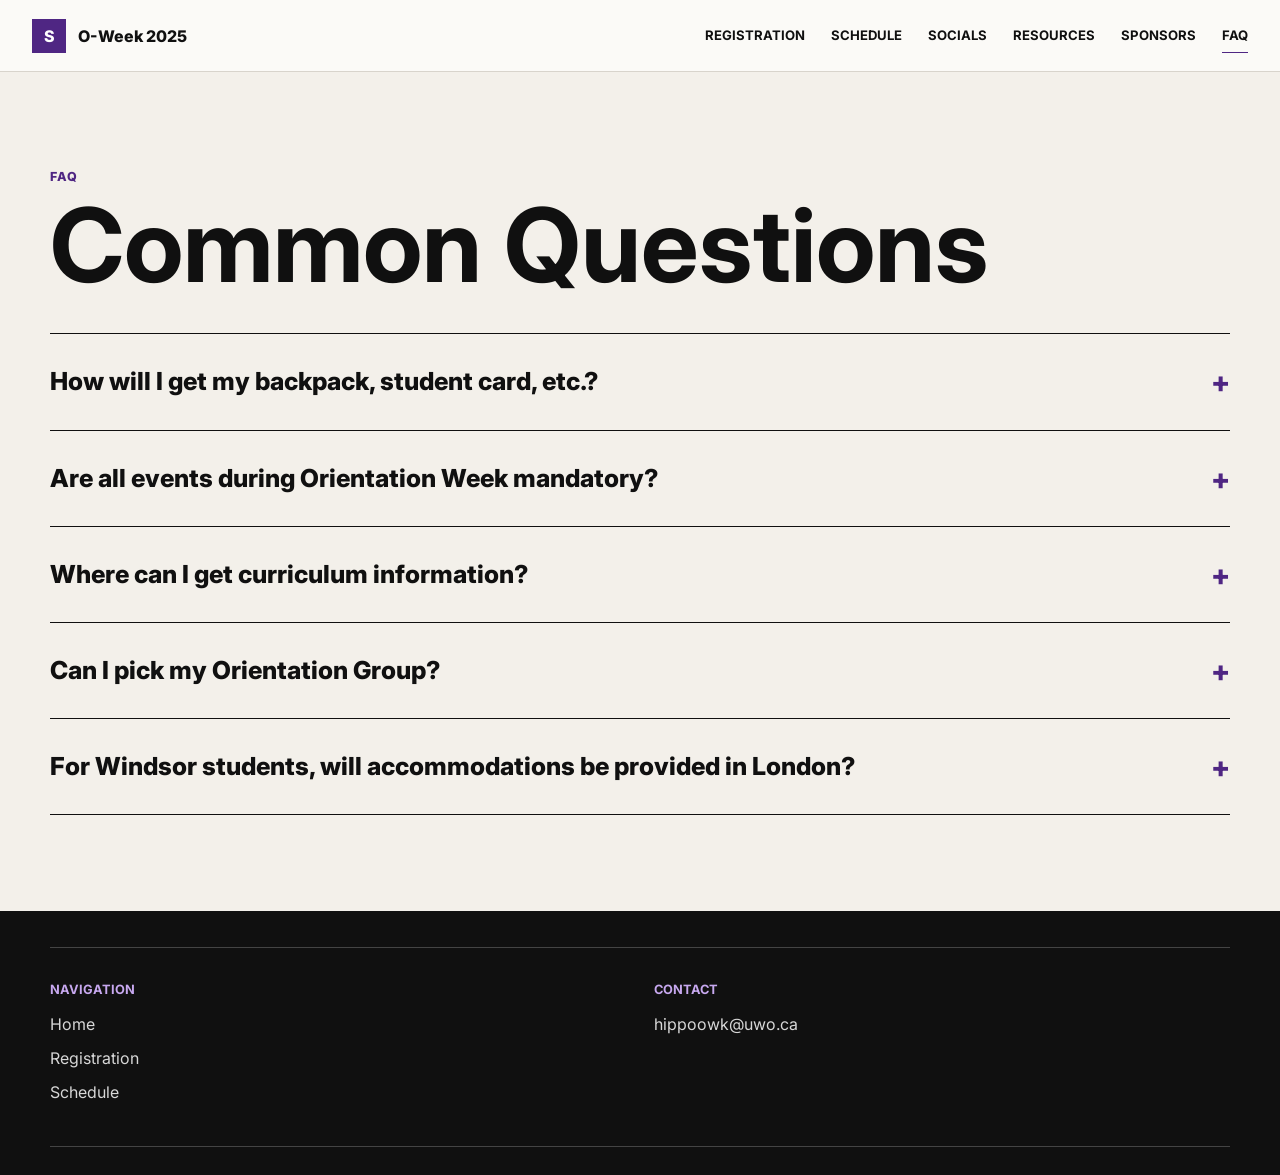
==== faq.html @ df820215 "Initial website design template" ====
<!DOCTYPE html>
<html lang="en">
<head>
  <meta charset="UTF-8">
  <meta name="viewport" content="width=device-width, initial-scale=1.0">
  <title>FAQ | Schulich O-Week 2025</title>
  <link rel="preconnect" href="https://fonts.googleapis.com">
  <link rel="preconnect" href="https://fonts.gstatic.com" crossorigin>
  <link href="https://fonts.googleapis.com/css2?family=Inter:wght@400;500;600;700;800&display=swap" rel="stylesheet">
  <link rel="stylesheet" href="styles.css">
</head>
<body>
  <header class="site-header" data-header><a class="brand" href="index.html"><span class="brand-mark">S</span><span>O-Week 2025</span></a><button class="nav-toggle" type="button" data-nav-toggle aria-expanded="false" aria-controls="site-nav"><span></span><span></span><span></span><span class="sr-only">Open menu</span></button><nav class="site-nav" id="site-nav" data-nav><a href="registration.html">Registration</a><a href="schedule.html">Schedule</a><a href="socials.html">Socials</a><a href="resources.html">Resources</a><a href="sponsors.html">Sponsors</a><a href="faq.html" aria-current="page">FAQ</a></nav></header>
  <main class="muted-page">
    <section class="section page-section muted-section">
      <div class="section-heading reveal"><p class="eyebrow">FAQ</p><h1 class="page-title">Common Questions</h1></div>
      <div class="faq-list reveal">
        <article class="faq-item"><button type="button" aria-expanded="false">How will I get my backpack, student card, etc.?</button><div class="faq-answer"><p>Backpacks are expected to be distributed during UME programming on Wednesday, August 27. Watch for official UME email about student card details.</p></div></article>
        <article class="faq-item"><button type="button" aria-expanded="false">Are all events during Orientation Week mandatory?</button><div class="faq-answer"><p>UME programming is mandatory. Student-led events are highly encouraged and are designed to help you meet classmates and upper-year mentors.</p></div></article>
        <article class="faq-item"><button type="button" aria-expanded="false">Where can I get curriculum information?</button><div class="faq-answer"><p>Undergraduate Medical Education is the main source. Watch for emails, Elentra access, and details shared during Medical Foundations Week.</p></div></article>
        <article class="faq-item"><button type="button" aria-expanded="false">Can I pick my Orientation Group?</button><div class="faq-answer"><p>No. Groups are created to balance the class and help you meet as many classmates as possible.</p></div></article>
        <article class="faq-item"><button type="button" aria-expanded="false">For Windsor students, will accommodations be provided in London?</button><div class="faq-answer"><p>The Learner Experience Office coordinates stays for Windsor students. Please monitor your email and contact LEO or the O-Week team with questions.</p></div></article>
      </div>
    </section>
  </main>
  <footer class="site-footer compact-footer"><div class="footer-columns"><div><h3>Navigation</h3><a href="index.html">Home</a><a href="registration.html">Registration</a><a href="schedule.html">Schedule</a></div><div><h3>Contact</h3><a href="mailto:hippoowk@uwo.ca">hippoowk@uwo.ca</a></div></div></footer>
  <script src="script.js"></script>
</body>
</html>
---- styles.css ----
:root {
  --bg: #fbfaf7;
  --surface: #ffffff;
  --ink: #101010;
  --muted: #626262;
  --line: #d8d4cc;
  --purple: #4f2683;
  --purple-dark: #34145f;
  --soft-purple: #f1ecf7;
  --max-width: 1180px;
  --header-height: 72px;
}

* {
  box-sizing: border-box;
}

html {
  scroll-behavior: smooth;
}

body {
  margin: 0;
  color: var(--ink);
  background: var(--bg);
  font-family: "Inter", Arial, sans-serif;
  line-height: 1.5;
}

a {
  color: inherit;
  text-decoration: none;
}

button {
  font: inherit;
}

.sr-only {
  position: absolute;
  width: 1px;
  height: 1px;
  padding: 0;
  margin: -1px;
  overflow: hidden;
  clip: rect(0, 0, 0, 0);
  white-space: nowrap;
  border: 0;
}

.site-header {
  position: sticky;
  top: 0;
  z-index: 20;
  display: flex;
  align-items: center;
  justify-content: space-between;
  min-height: var(--header-height);
  padding: 0 32px;
  background: rgba(251, 250, 247, 0.92);
  border-bottom: 1px solid var(--line);
  backdrop-filter: blur(18px);
}

.brand,
.site-nav {
  display: flex;
  align-items: center;
}

.brand {
  gap: 12px;
  font-weight: 800;
  letter-spacing: 0;
}

.brand-mark {
  display: grid;
  width: 34px;
  height: 34px;
  place-items: center;
  color: #fff;
  background: var(--purple);
  font-weight: 800;
}

.site-nav {
  gap: 26px;
  font-size: 0.82rem;
  font-weight: 700;
  text-transform: uppercase;
}

.site-nav a {
  position: relative;
}

.site-nav a::after {
  position: absolute;
  right: 0;
  bottom: -8px;
  left: 0;
  height: 1px;
  background: var(--purple);
  content: "";
  transform: scaleX(0);
  transform-origin: left;
  transition: transform 180ms ease;
}

.site-nav a:hover::after {
  transform: scaleX(1);
}

.site-nav a[aria-current="page"]::after {
  transform: scaleX(1);
}

.nav-toggle {
  display: none;
  width: 42px;
  height: 42px;
  padding: 10px;
  background: transparent;
  border: 1px solid var(--ink);
}

.nav-toggle span:not(.sr-only) {
  display: block;
  height: 2px;
  margin: 5px 0;
  background: var(--ink);
}

.section {
  width: 100%;
  max-width: var(--max-width);
  margin: 0 auto;
  padding: 96px 24px;
  scroll-margin-top: var(--header-height);
}

.hero {
  min-height: calc(100vh - var(--header-height));
  display: flex;
  flex-direction: column;
  justify-content: center;
}

.hero-grid {
  display: grid;
  grid-template-columns: minmax(0, 1fr) 360px;
  gap: 56px;
  align-items: end;
  padding-bottom: 56px;
  border-bottom: 1px solid var(--ink);
}

.hero-copy,
.countdown-panel {
  min-width: 0;
}

.eyebrow,
.panel-label,
.step-number,
.feature-card span,
.sponsor-card span {
  color: var(--purple);
  font-size: 0.78rem;
  font-weight: 800;
  letter-spacing: 0.08em;
  text-transform: uppercase;
}

h1,
h2,
h3,
h4,
p {
  margin-top: 0;
}

h1 {
  max-width: 970px;
  margin-bottom: 24px;
  font-size: clamp(4rem, 11vw, 9.8rem);
  line-height: 0.88;
  letter-spacing: 0;
  overflow-wrap: break-word;
}

.page-section {
  min-height: calc(100vh - var(--header-height));
}

.page-title {
  max-width: 980px;
  margin-bottom: 24px;
  font-size: clamp(3rem, 8vw, 7.4rem);
  line-height: 0.9;
}

.hero-subtitle {
  max-width: 620px;
  color: var(--muted);
  font-size: clamp(1.35rem, 2vw, 2.2rem);
  font-weight: 600;
}

.hero-actions {
  display: flex;
  flex-wrap: wrap;
  gap: 12px;
  margin-top: 34px;
}

.button {
  display: inline-flex;
  align-items: center;
  justify-content: center;
  min-height: 48px;
  padding: 0 22px;
  border: 1px solid var(--ink);
  font-weight: 800;
  text-transform: uppercase;
  transition: background 180ms ease, color 180ms ease, transform 180ms ease;
}

.button:hover {
  transform: translateY(-2px);
}

.button-dark {
  color: #fff;
  background: var(--ink);
}

.button-light {
  background: transparent;
}

.button-light:hover {
  color: #fff;
  background: var(--purple);
  border-color: var(--purple);
}

.countdown-panel {
  padding: 26px;
  background: var(--surface);
  border: 1px solid var(--ink);
}

.countdown {
  display: grid;
  grid-template-columns: repeat(2, 1fr);
  gap: 18px;
  margin: 24px 0;
}

.countdown div {
  padding-top: 16px;
  border-top: 1px solid var(--line);
}

.countdown strong {
  display: block;
  font-size: 2.55rem;
  line-height: 1;
}

.countdown span,
.countdown-note,
.meta,
.note {
  color: var(--muted);
}

.editorial-cards,
.card-grid,
.resource-grid,
.sponsor-grid {
  display: grid;
  gap: 1px;
  background: var(--line);
  border: 1px solid var(--line);
}

.editorial-cards {
  grid-template-columns: repeat(4, 1fr);
  margin-top: 28px;
}

.editorial-card,
.feature-card,
.resource-card,
.sponsor-card,
.step-card {
  background: var(--surface);
  transition: transform 180ms ease, background 180ms ease;
}

.editorial-card {
  min-height: 240px;
  padding: 24px;
}

.editorial-card:hover,
.feature-card:hover,
.resource-card:hover,
.sponsor-card:hover {
  background: var(--soft-purple);
}

.editorial-card span {
  color: var(--muted);
  font-weight: 800;
}

.editorial-card h2,
.feature-card h2,
.feature-card h3,
.resource-card h2,
.resource-card h3,
.sponsor-card h3,
.sponsor-card h4 {
  margin: 42px 0 12px;
  font-size: 1.35rem;
}

.split-section {
  display: grid;
  grid-template-columns: minmax(220px, 0.8fr) minmax(0, 1.2fr);
  gap: 64px;
  border-top: 1px solid var(--line);
}

.section-heading h2 {
  margin-bottom: 18px;
  font-size: clamp(2.4rem, 5vw, 5.8rem);
  line-height: 0.95;
}

.section-heading p:not(.eyebrow) {
  max-width: 720px;
  color: var(--muted);
  font-size: 1.08rem;
}

.lead {
  font-size: 1.28rem;
  font-weight: 600;
}

.step-list {
  display: grid;
  gap: 18px;
  margin: 34px 0;
}

.step-card {
  padding: 30px;
  border: 1px solid var(--line);
}

.step-card h2,
.step-card h3 {
  margin: 18px 0 12px;
  font-size: 1.8rem;
}

.text-link {
  display: inline-block;
  margin-top: 8px;
  color: var(--purple);
  font-weight: 800;
  border-bottom: 1px solid currentColor;
}

.dark-section {
  max-width: none;
  color: #fff;
  background: var(--ink);
}

.dark-section > * {
  max-width: var(--max-width);
  margin-right: auto;
  margin-left: auto;
}

.dark-section .section-heading p,
.dark-section .meta {
  color: #bdbdbd;
}

.dark-section .eyebrow {
  color: #c7a8ef;
}

.schedule-shell {
  margin-top: 42px;
}

.schedule-tabs {
  display: flex;
  flex-wrap: wrap;
  gap: 8px;
  margin-bottom: 24px;
}

.tab {
  min-width: 70px;
  padding: 12px 16px;
  color: #fff;
  background: transparent;
  border: 1px solid #555;
  cursor: pointer;
  font-weight: 800;
}

.tab.is-active,
.tab:hover {
  background: #fff;
  color: var(--ink);
}

.schedule-list {
  border-top: 1px solid #555;
}

.schedule-item {
  display: grid;
  grid-template-columns: 180px minmax(0, 1fr);
  gap: 28px;
  padding: 28px 0;
  border-bottom: 1px solid #555;
}

.schedule-item.is-hidden {
  display: none;
}

.schedule-item time {
  color: #c7a8ef;
  font-weight: 800;
}

.schedule-item h2,
.schedule-item h3 {
  margin-bottom: 8px;
  font-size: 1.5rem;
}

.three {
  grid-template-columns: repeat(3, 1fr);
}

.feature-card,
.resource-card {
  min-height: 220px;
  padding: 28px;
}

.muted-section {
  max-width: none;
  background: #f3f0ea;
}

.muted-section > * {
  max-width: var(--max-width);
  margin-right: auto;
  margin-left: auto;
}

.resource-grid {
  grid-template-columns: repeat(3, 1fr);
  margin-top: 42px;
}

.sponsor-tiers {
  display: grid;
  gap: 44px;
  margin-top: 42px;
}

.tier {
  padding-top: 22px;
  border-top: 1px solid var(--ink);
}

.tier > h2,
.tier > h3 {
  margin-bottom: 18px;
  font-size: 1rem;
  text-transform: uppercase;
}

.sponsor-grid {
  grid-template-columns: repeat(4, 1fr);
}

.sponsor-card {
  min-height: 210px;
  padding: 24px;
}

.sponsor-card h4 {
  margin-top: 34px;
}

.faq-list {
  margin-top: 42px;
  border-top: 1px solid var(--ink);
}

.faq-item {
  border-bottom: 1px solid var(--ink);
}

.faq-item button {
  display: flex;
  width: 100%;
  align-items: center;
  justify-content: space-between;
  padding: 26px 0;
  color: var(--ink);
  background: transparent;
  border: 0;
  cursor: pointer;
  font-size: clamp(1.1rem, 2vw, 1.55rem);
  font-weight: 800;
  text-align: left;
}

.faq-item button::after {
  content: "+";
  margin-left: 20px;
  color: var(--purple);
  font-size: 1.8rem;
}

.faq-item button[aria-expanded="true"]::after {
  content: "-";
}

.faq-answer {
  max-height: 0;
  overflow: hidden;
  transition: max-height 220ms ease;
}

.faq-answer p {
  max-width: 780px;
  padding-bottom: 24px;
  color: var(--muted);
}

.site-footer {
  padding: 64px 32px 28px;
  color: #fff;
  background: var(--ink);
}

.compact-footer {
  padding-top: 36px;
}

.compact-footer .footer-columns {
  grid-template-columns: repeat(2, 1fr);
}

.footer-brand {
  max-width: var(--max-width);
  margin: 0 auto 56px;
}

.footer-brand h2 {
  max-width: 820px;
  font-size: clamp(2.4rem, 6vw, 5.5rem);
  line-height: 0.95;
}

.footer-columns {
  display: grid;
  max-width: var(--max-width);
  margin: 0 auto;
  grid-template-columns: repeat(4, 1fr);
  gap: 28px;
  padding: 32px 0;
  border-top: 1px solid #444;
  border-bottom: 1px solid #444;
}

.footer-columns h3 {
  color: #c7a8ef;
  font-size: 0.8rem;
  text-transform: uppercase;
}

.footer-columns a {
  display: block;
  margin: 10px 0;
  color: #d7d7d7;
}

.footer-bottom {
  display: flex;
  max-width: var(--max-width);
  justify-content: space-between;
  gap: 18px;
  margin: 28px auto 0;
  color: #aaa;
  font-size: 0.9rem;
}

.reveal {
  opacity: 0;
  transform: translateY(22px);
  transition: opacity 520ms ease, transform 520ms ease;
}

.reveal.is-visible {
  opacity: 1;
  transform: translateY(0);
}

@media (max-width: 920px) {
  .site-header {
    padding: 0 18px;
  }

  .nav-toggle {
    display: block;
  }

  .site-nav {
    position: fixed;
    top: var(--header-height);
    right: 0;
    left: 0;
    display: grid;
    gap: 0;
    padding: 12px 18px 24px;
    background: var(--bg);
    border-bottom: 1px solid var(--line);
    transform: translateY(-130%);
    transition: transform 220ms ease;
  }

  .site-nav.is-open {
    transform: translateY(0);
  }

  .site-nav a {
    padding: 16px 0;
    border-bottom: 1px solid var(--line);
  }

  .hero-grid,
  .split-section,
  .schedule-item {
    grid-template-columns: 1fr;
  }

  .editorial-cards,
  .resource-grid,
  .sponsor-grid,
  .footer-columns {
    grid-template-columns: repeat(2, 1fr);
  }

  .hero {
    min-height: auto;
  }
}

@media (max-width: 620px) {
  .section {
    padding: 70px 18px;
  }

  h1 {
    font-size: clamp(3.4rem, 18vw, 5rem);
  }

  .hero-grid {
    gap: 34px;
    padding-bottom: 34px;
  }

  .editorial-cards,
  .three,
  .resource-grid,
  .sponsor-grid,
  .footer-columns {
    grid-template-columns: 1fr;
  }

  .countdown {
    grid-template-columns: repeat(2, minmax(0, 1fr));
  }

  .footer-bottom {
    display: block;
  }
}
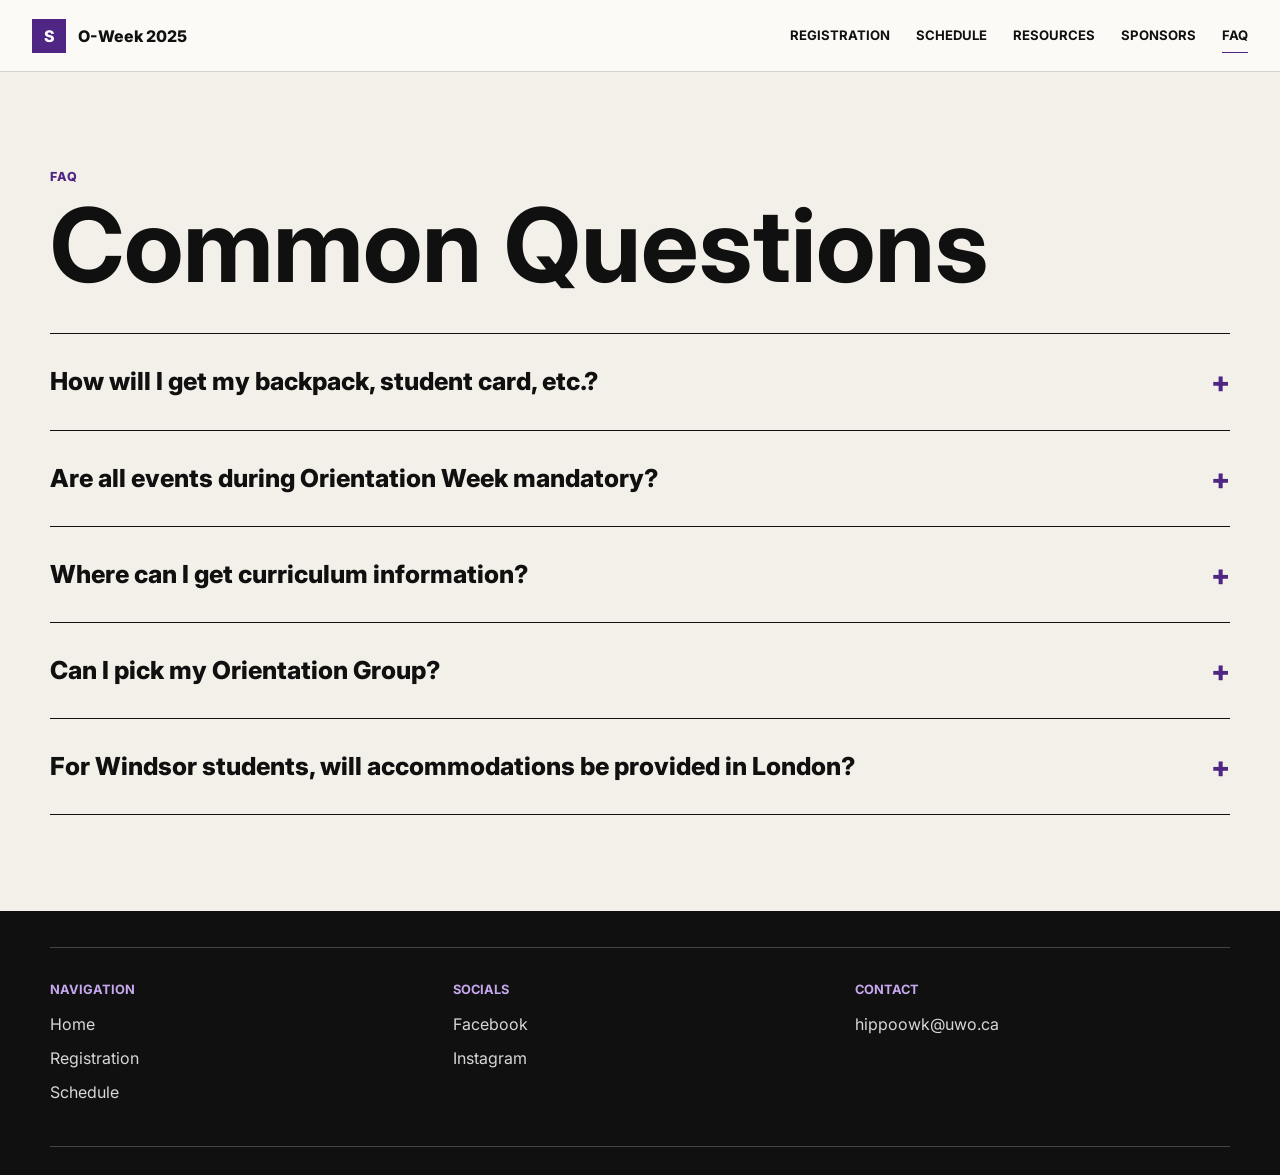
==== commit 227ad030: "Removed socials" ====
--- a/faq.html
+++ b/faq.html
@@ -10,7 +10,7 @@
   <link rel="stylesheet" href="styles.css">
 </head>
 <body>
-  <header class="site-header" data-header><a class="brand" href="index.html"><span class="brand-mark">S</span><span>O-Week 2025</span></a><button class="nav-toggle" type="button" data-nav-toggle aria-expanded="false" aria-controls="site-nav"><span></span><span></span><span></span><span class="sr-only">Open menu</span></button><nav class="site-nav" id="site-nav" data-nav><a href="registration.html">Registration</a><a href="schedule.html">Schedule</a><a href="socials.html">Socials</a><a href="resources.html">Resources</a><a href="sponsors.html">Sponsors</a><a href="faq.html" aria-current="page">FAQ</a></nav></header>
+  <header class="site-header" data-header><a class="brand" href="index.html"><span class="brand-mark">S</span><span>O-Week 2025</span></a><button class="nav-toggle" type="button" data-nav-toggle aria-expanded="false" aria-controls="site-nav"><span></span><span></span><span></span><span class="sr-only">Open menu</span></button><nav class="site-nav" id="site-nav" data-nav><a href="registration.html">Registration</a><a href="schedule.html">Schedule</a><a href="resources.html">Resources</a><a href="sponsors.html">Sponsors</a><a href="faq.html" aria-current="page">FAQ</a></nav></header>
   <main class="muted-page">
     <section class="section page-section muted-section">
       <div class="section-heading reveal"><p class="eyebrow">FAQ</p><h1 class="page-title">Common Questions</h1></div>
@@ -23,7 +23,7 @@
       </div>
     </section>
   </main>
-  <footer class="site-footer compact-footer"><div class="footer-columns"><div><h3>Navigation</h3><a href="index.html">Home</a><a href="registration.html">Registration</a><a href="schedule.html">Schedule</a></div><div><h3>Contact</h3><a href="mailto:hippoowk@uwo.ca">hippoowk@uwo.ca</a></div></div></footer>
+  <footer class="site-footer compact-footer"><div class="footer-columns"><div><h3>Navigation</h3><a href="index.html">Home</a><a href="registration.html">Registration</a><a href="schedule.html">Schedule</a></div><div><h3>Socials</h3><!-- EDIT LINKS: replace # values with final Facebook and Instagram URLs. --><a href="#">Facebook</a><a href="#">Instagram</a></div><div><h3>Contact</h3><a href="mailto:hippoowk@uwo.ca">hippoowk@uwo.ca</a></div></div></footer>
   <script src="script.js"></script>
 </body>
 </html>
--- a/styles.css
+++ b/styles.css
@@ -568,7 +568,7 @@
 }
 
 .compact-footer .footer-columns {
-  grid-template-columns: repeat(2, 1fr);
+  grid-template-columns: repeat(3, 1fr);
 }
 
 .footer-brand {
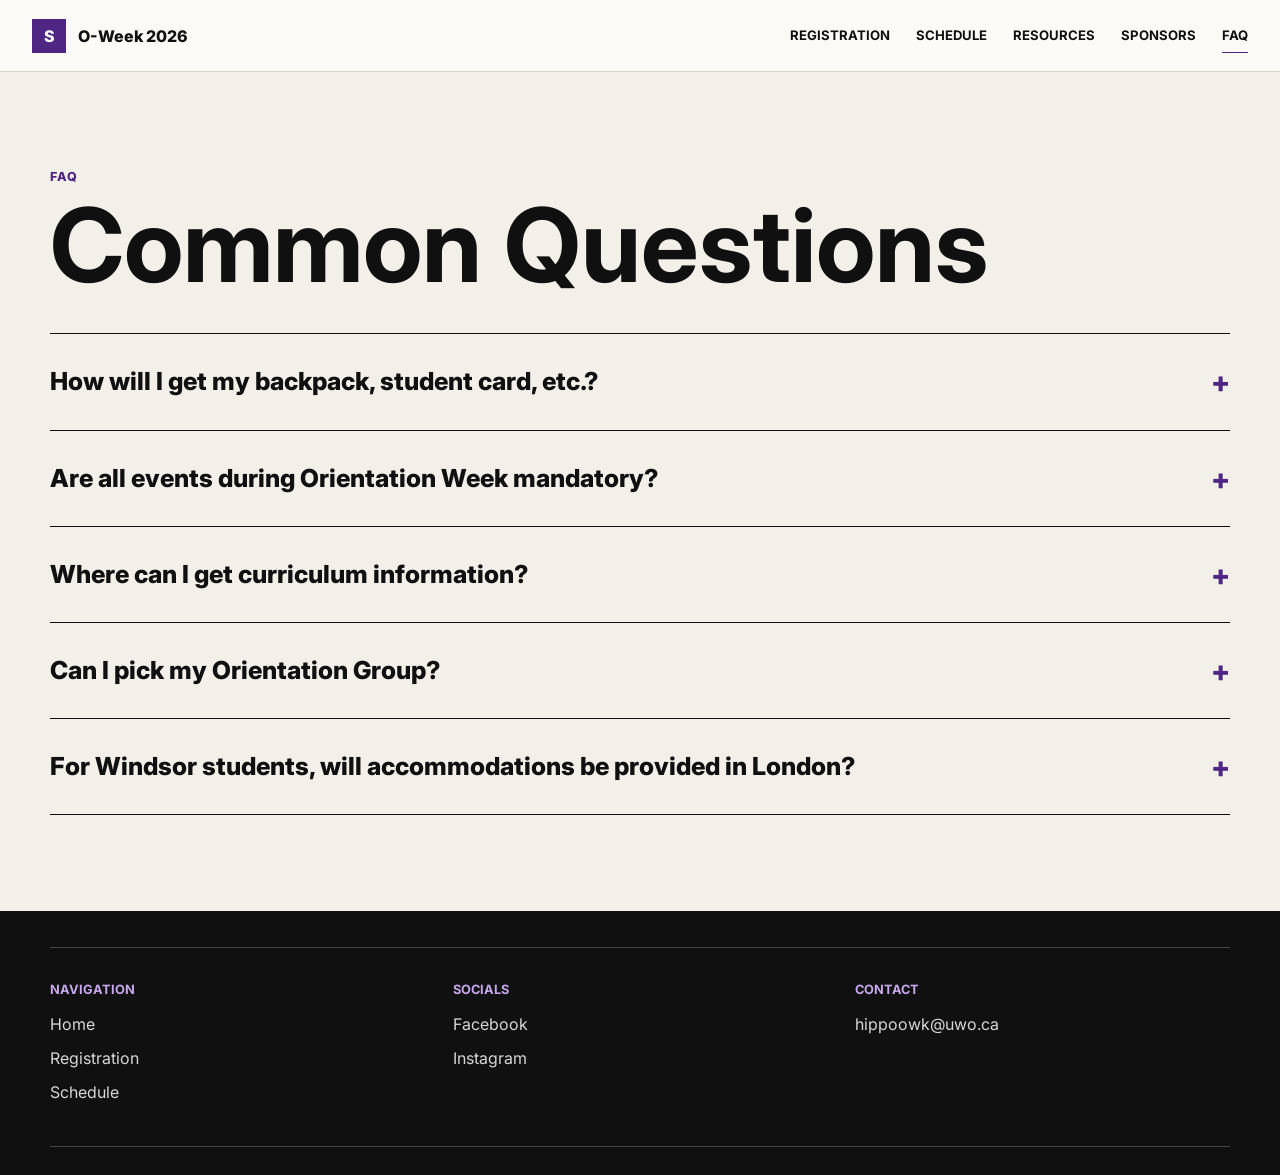
==== commit ff64b4ed: "emily send" ====
--- a/faq.html
+++ b/faq.html
@@ -3,23 +3,23 @@
 <head>
   <meta charset="UTF-8">
   <meta name="viewport" content="width=device-width, initial-scale=1.0">
-  <title>FAQ | Schulich O-Week 2025</title>
+  <title>FAQ | Schulich O-Week 2026</title>
   <link rel="preconnect" href="https://fonts.googleapis.com">
   <link rel="preconnect" href="https://fonts.gstatic.com" crossorigin>
   <link href="https://fonts.googleapis.com/css2?family=Inter:wght@400;500;600;700;800&display=swap" rel="stylesheet">
   <link rel="stylesheet" href="styles.css">
 </head>
 <body>
-  <header class="site-header" data-header><a class="brand" href="index.html"><span class="brand-mark">S</span><span>O-Week 2025</span></a><button class="nav-toggle" type="button" data-nav-toggle aria-expanded="false" aria-controls="site-nav"><span></span><span></span><span></span><span class="sr-only">Open menu</span></button><nav class="site-nav" id="site-nav" data-nav><a href="registration.html">Registration</a><a href="schedule.html">Schedule</a><a href="resources.html">Resources</a><a href="sponsors.html">Sponsors</a><a href="faq.html" aria-current="page">FAQ</a></nav></header>
+  <header class="site-header" data-header><a class="brand" href="index.html"><span class="brand-mark">S</span><span>O-Week 2026</span></a><button class="nav-toggle" type="button" data-nav-toggle aria-expanded="false" aria-controls="site-nav"><span></span><span></span><span></span><span class="sr-only">Open menu</span></button><nav class="site-nav" id="site-nav" data-nav><a href="registration.html">Registration</a><a href="schedule.html">Schedule</a><a href="resources.html">Resources</a><a href="sponsors.html">Sponsors</a><a href="faq.html" aria-current="page">FAQ</a></nav></header>
   <main class="muted-page">
     <section class="section page-section muted-section">
       <div class="section-heading reveal"><p class="eyebrow">FAQ</p><h1 class="page-title">Common Questions</h1></div>
       <div class="faq-list reveal">
-        <article class="faq-item"><button type="button" aria-expanded="false">How will I get my backpack, student card, etc.?</button><div class="faq-answer"><p>Backpacks are expected to be distributed during UME programming on Wednesday, August 27. Watch for official UME email about student card details.</p></div></article>
-        <article class="faq-item"><button type="button" aria-expanded="false">Are all events during Orientation Week mandatory?</button><div class="faq-answer"><p>UME programming is mandatory. Student-led events are highly encouraged and are designed to help you meet classmates and upper-year mentors.</p></div></article>
-        <article class="faq-item"><button type="button" aria-expanded="false">Where can I get curriculum information?</button><div class="faq-answer"><p>Undergraduate Medical Education is the main source. Watch for emails, Elentra access, and details shared during Medical Foundations Week.</p></div></article>
-        <article class="faq-item"><button type="button" aria-expanded="false">Can I pick my Orientation Group?</button><div class="faq-answer"><p>No. Groups are created to balance the class and help you meet as many classmates as possible.</p></div></article>
-        <article class="faq-item"><button type="button" aria-expanded="false">For Windsor students, will accommodations be provided in London?</button><div class="faq-answer"><p>The Learner Experience Office coordinates stays for Windsor students. Please monitor your email and contact LEO or the O-Week team with questions.</p></div></article>
+        <article class="faq-item"><button type="button" aria-expanded="false">How will I get my backpack, student card, etc.?</button><div class="faq-answer"><p>Backpacks will be distributed during UME programming on Wednesday, August 27! Watch for official UME email about student card details.</p></div></article>
+        <article class="faq-item"><button type="button" aria-expanded="false">Are all events during Orientation Week mandatory?</button><div class="faq-answer"><p>UME programming is mandatory. Student-led events are highly encouraged and are designed to help you meet classmates and upper-year mentors, however they are not mandatory. If you are unable to attend student-led programming, please let your O-Week leaders know!.</p></div></article>
+        <article class="faq-item"><button type="button" aria-expanded="false">Where can I get curriculum information?</button><div class="faq-answer"><p>School calendars are created by UME and distributed via Elentra. Access to Elentra will be communicated with you through email (check your UWO email address) in August.</p></div></article>
+        <article class="faq-item"><button type="button" aria-expanded="false">Can I pick my Orientation Group?</button><div class="faq-answer"><p>Unfortunately not - groups are created to balance the class and help you meet as many classmates as possible.</p></div></article>
+        <article class="faq-item"><button type="button" aria-expanded="false">For Windsor students, will accommodations be provided in London?</button><div class="faq-answer"><p>The Learner Experience Office coordinates accommodations for Windsor students. Please monitor your email and contact LEO or the O-Week team with questions.</p></div></article>
       </div>
     </section>
   </main>
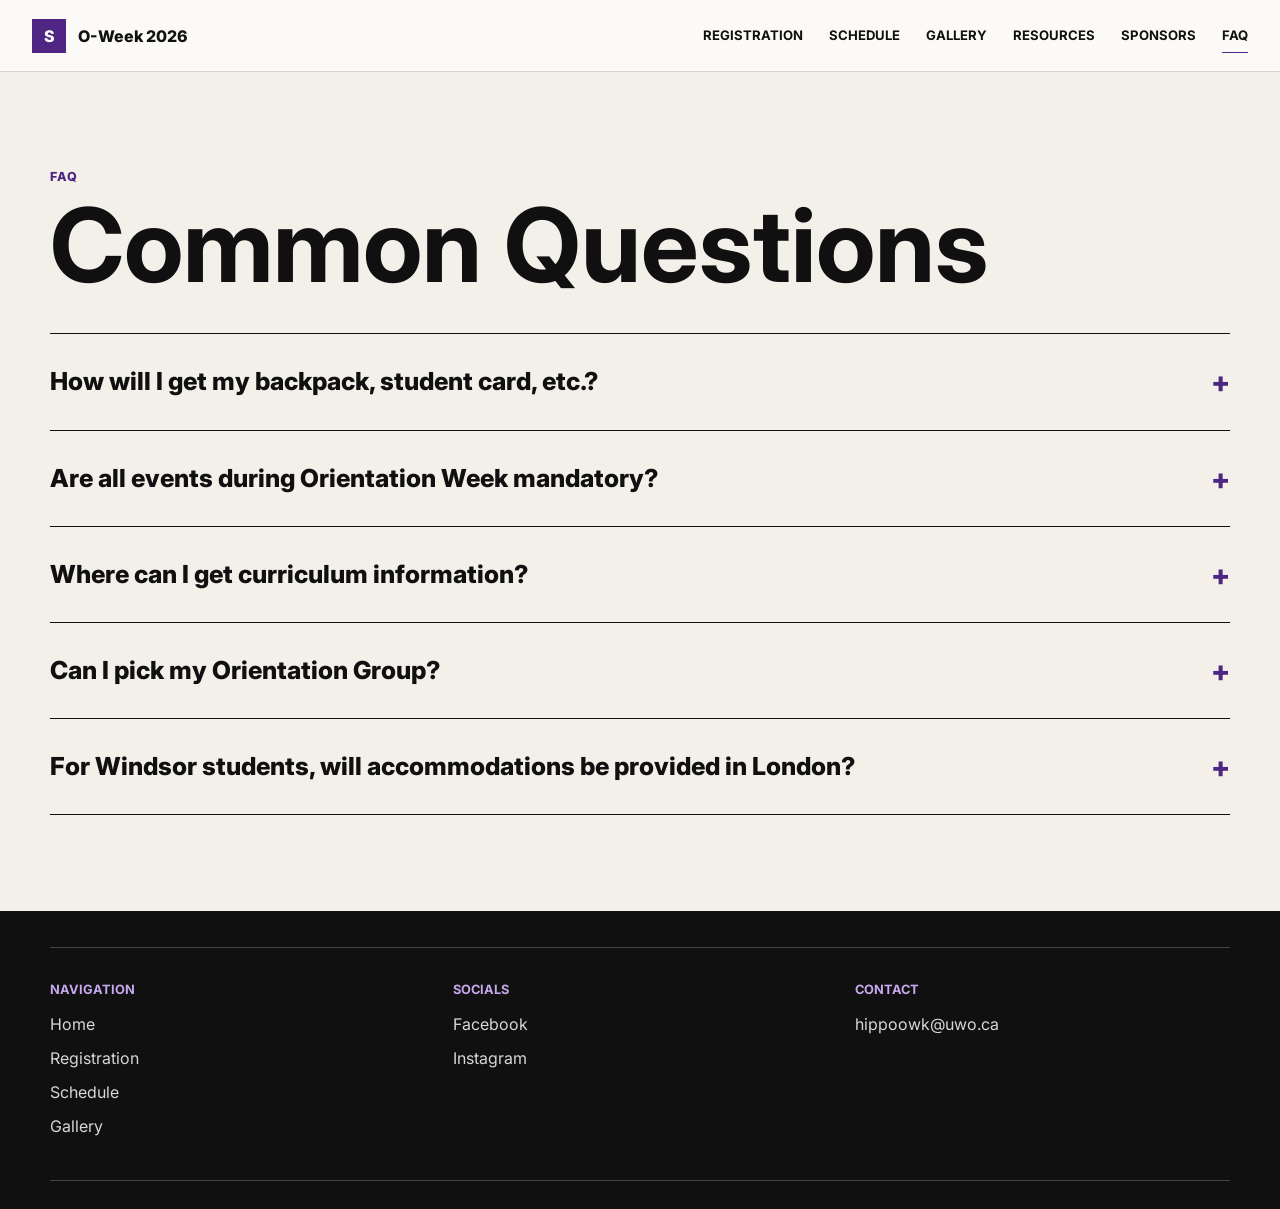
==== commit 89085620: "Gallery" ====
--- a/faq.html
+++ b/faq.html
@@ -10,7 +10,7 @@
   <link rel="stylesheet" href="styles.css">
 </head>
 <body>
-  <header class="site-header" data-header><a class="brand" href="index.html"><span class="brand-mark">S</span><span>O-Week 2026</span></a><button class="nav-toggle" type="button" data-nav-toggle aria-expanded="false" aria-controls="site-nav"><span></span><span></span><span></span><span class="sr-only">Open menu</span></button><nav class="site-nav" id="site-nav" data-nav><a href="registration.html">Registration</a><a href="schedule.html">Schedule</a><a href="resources.html">Resources</a><a href="sponsors.html">Sponsors</a><a href="faq.html" aria-current="page">FAQ</a></nav></header>
+  <header class="site-header" data-header><a class="brand" href="index.html"><span class="brand-mark">S</span><span>O-Week 2026</span></a><button class="nav-toggle" type="button" data-nav-toggle aria-expanded="false" aria-controls="site-nav"><span></span><span></span><span></span><span class="sr-only">Open menu</span></button><nav class="site-nav" id="site-nav" data-nav><a href="registration.html">Registration</a><a href="schedule.html">Schedule</a><a href="gallery.html">Gallery</a><a href="resources.html">Resources</a><a href="sponsors.html">Sponsors</a><a href="faq.html" aria-current="page">FAQ</a></nav></header>
   <main class="muted-page">
     <section class="section page-section muted-section">
       <div class="section-heading reveal"><p class="eyebrow">FAQ</p><h1 class="page-title">Common Questions</h1></div>
@@ -23,7 +23,7 @@
       </div>
     </section>
   </main>
-  <footer class="site-footer compact-footer"><div class="footer-columns"><div><h3>Navigation</h3><a href="index.html">Home</a><a href="registration.html">Registration</a><a href="schedule.html">Schedule</a></div><div><h3>Socials</h3><!-- EDIT LINKS: replace # values with final Facebook and Instagram URLs. --><a href="#">Facebook</a><a href="#">Instagram</a></div><div><h3>Contact</h3><a href="mailto:hippoowk@uwo.ca">hippoowk@uwo.ca</a></div></div></footer>
+  <footer class="site-footer compact-footer"><div class="footer-columns"><div><h3>Navigation</h3><a href="index.html">Home</a><a href="registration.html">Registration</a><a href="schedule.html">Schedule</a><a href="gallery.html">Gallery</a></div><div><h3>Socials</h3><!-- EDIT LINKS: replace # values with final Facebook and Instagram URLs. --><a href="#">Facebook</a><a href="#">Instagram</a></div><div><h3>Contact</h3><a href="mailto:hippoowk@uwo.ca">hippoowk@uwo.ca</a></div></div></footer>
   <script src="script.js"></script>
 </body>
 </html>
--- a/styles.css
+++ b/styles.css
@@ -289,7 +289,10 @@
 
 .editorial-cards {
   grid-template-columns: repeat(4, 1fr);
+  gap: 16px;
   margin-top: 28px;
+  background: transparent;
+  border: 0;
 }
 
 .editorial-card,
@@ -302,8 +305,14 @@
 }
 
 .editorial-card {
-  min-height: 240px;
-  padding: 24px;
+  display: flex;
+  min-height: 142px;
+  flex-direction: column;
+  align-items: center;
+  justify-content: center;
+  padding: 18px;
+  border: 1px solid var(--line);
+  text-align: center;
 }
 
 .editorial-card:hover,
@@ -329,11 +338,34 @@
   font-size: 1.35rem;
 }
 
+.editorial-card h2 {
+  margin: 18px 0 10px;
+}
+
+.editorial-card p {
+  max-width: 230px;
+  margin-bottom: 0;
+}
+
 .split-section {
   display: grid;
   grid-template-columns: minmax(220px, 0.8fr) minmax(0, 1.2fr);
   gap: 64px;
   border-top: 1px solid var(--line);
+}
+
+.registration-page {
+  border-top: 1px solid var(--line);
+}
+
+.registration-page .section-heading,
+.registration-page .content-column {
+  max-width: 100%;
+}
+
+.registration-page .lead,
+.registration-page .note {
+  max-width: 760px;
 }
 
 .section-heading h2 {
@@ -477,6 +509,60 @@
 .resource-grid {
   grid-template-columns: repeat(3, 1fr);
   margin-top: 42px;
+}
+
+.gallery-page {
+  border-top: 1px solid var(--line);
+}
+
+.gallery-grid {
+  display: grid;
+  grid-auto-flow: dense;
+  grid-auto-rows: 180px;
+  grid-template-columns: repeat(4, minmax(0, 1fr));
+  gap: 18px;
+  margin-top: 42px;
+}
+
+.gallery-tile {
+  position: relative;
+  min-height: 180px;
+  overflow: hidden;
+  background:
+    linear-gradient(135deg, transparent 49.7%, var(--line) 50%, transparent 50.3%),
+    linear-gradient(45deg, #f6f3ee, #ffffff);
+  border: 1px solid var(--line);
+}
+
+.gallery-tile::after {
+  position: absolute;
+  inset: 14px;
+  border: 1px solid rgba(16, 16, 16, 0.08);
+  content: "";
+}
+
+.gallery-tile-large {
+  grid-column: span 2;
+  grid-row: span 2;
+}
+
+.gallery-tile-tall {
+  grid-row: span 2;
+}
+
+.gallery-tile img {
+  display: block;
+  width: 100%;
+  height: 100%;
+  object-fit: cover;
+}
+
+.gallery-tile:nth-child(2n) {
+  transition-delay: 80ms;
+}
+
+.gallery-tile:nth-child(3n) {
+  transition-delay: 150ms;
 }
 
 .sponsor-tiers {
@@ -665,12 +751,17 @@
   }
 
   .editorial-cards,
+  .gallery-grid,
   .resource-grid,
   .sponsor-grid,
   .footer-columns {
     grid-template-columns: repeat(2, 1fr);
   }
 
+  .gallery-grid {
+    grid-auto-rows: 160px;
+  }
+
   .hero {
     min-height: auto;
   }
@@ -691,6 +782,7 @@
   }
 
   .editorial-cards,
+  .gallery-grid,
   .three,
   .resource-grid,
   .sponsor-grid,
@@ -698,6 +790,16 @@
     grid-template-columns: 1fr;
   }
 
+  .gallery-grid {
+    grid-auto-rows: 220px;
+  }
+
+  .gallery-tile-large,
+  .gallery-tile-tall {
+    grid-column: auto;
+    grid-row: auto;
+  }
+
   .countdown {
     grid-template-columns: repeat(2, minmax(0, 1fr));
   }
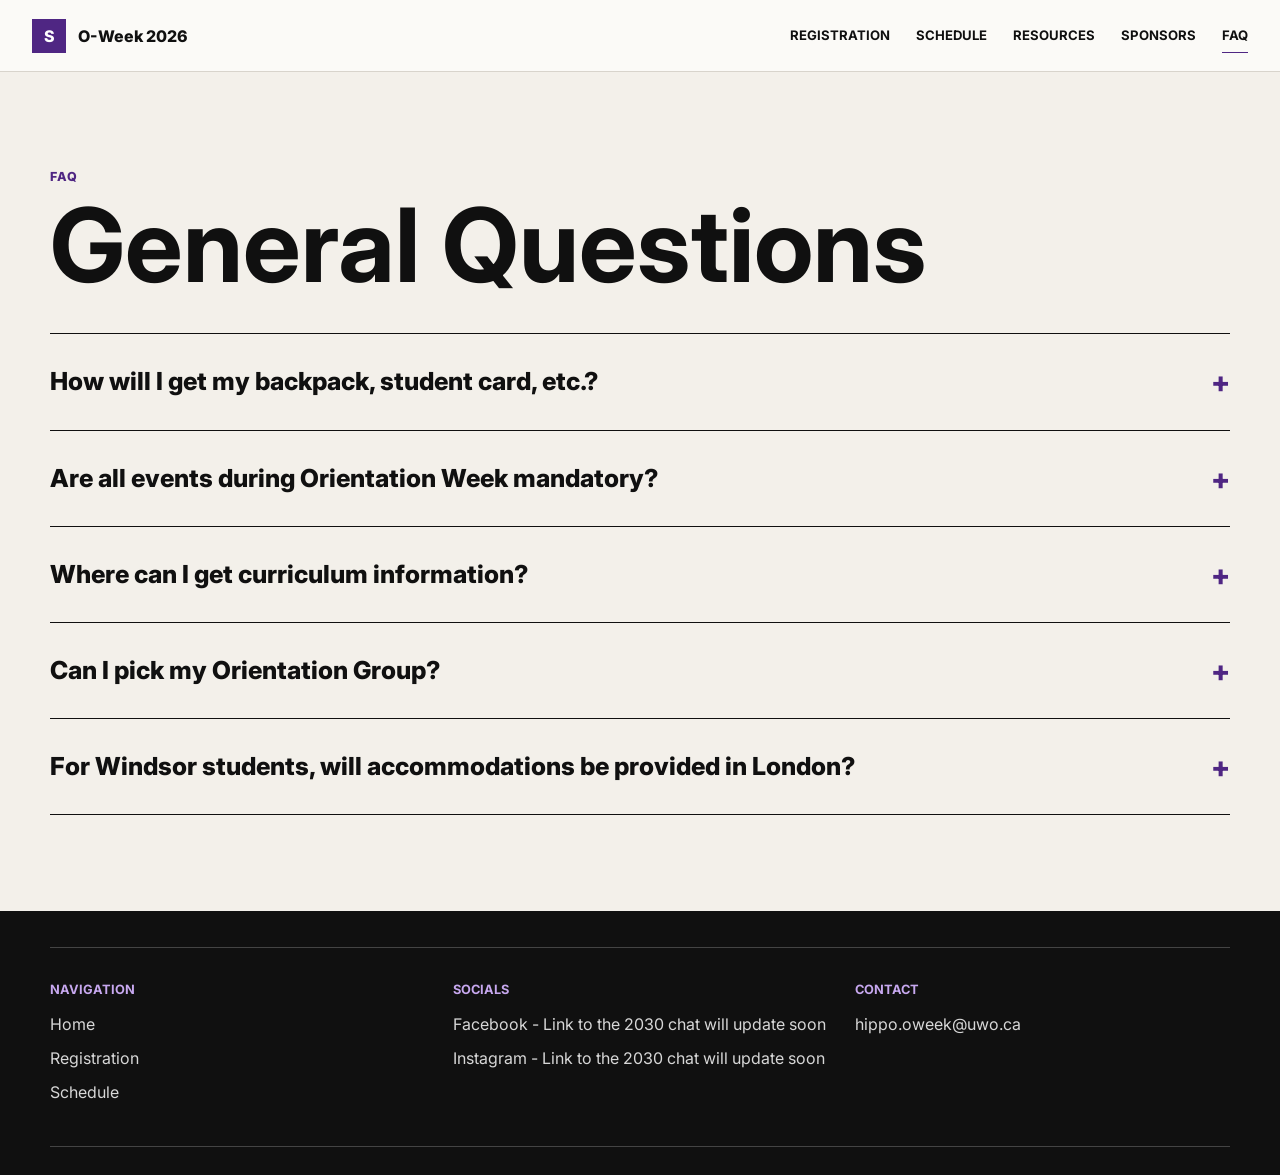
==== commit 9a9cd121: "presubmission 06/29" ====
--- a/faq.html
+++ b/faq.html
@@ -10,20 +10,20 @@
   <link rel="stylesheet" href="styles.css">
 </head>
 <body>
-  <header class="site-header" data-header><a class="brand" href="index.html"><span class="brand-mark">S</span><span>O-Week 2026</span></a><button class="nav-toggle" type="button" data-nav-toggle aria-expanded="false" aria-controls="site-nav"><span></span><span></span><span></span><span class="sr-only">Open menu</span></button><nav class="site-nav" id="site-nav" data-nav><a href="registration.html">Registration</a><a href="schedule.html">Schedule</a><a href="gallery.html">Gallery</a><a href="resources.html">Resources</a><a href="sponsors.html">Sponsors</a><a href="faq.html" aria-current="page">FAQ</a></nav></header>
+  <header class="site-header" data-header><a class="brand" href="index.html"><span class="brand-mark">S</span><span>O-Week 2026</span></a><button class="nav-toggle" type="button" data-nav-toggle aria-expanded="false" aria-controls="site-nav"><span></span><span></span><span></span><span class="sr-only">Open menu</span></button><nav class="site-nav" id="site-nav" data-nav><a href="registration.html">Registration</a><a href="schedule.html">Schedule</a><a href="resources.html">Resources</a><a href="sponsors.html">Sponsors</a><a href="faq.html" aria-current="page">FAQ</a></nav></header>
   <main class="muted-page">
     <section class="section page-section muted-section">
-      <div class="section-heading reveal"><p class="eyebrow">FAQ</p><h1 class="page-title">Common Questions</h1></div>
+      <div class="section-heading reveal"><p class="eyebrow">FAQ</p><h1 class="page-title">General Questions</h1></div>
       <div class="faq-list reveal">
-        <article class="faq-item"><button type="button" aria-expanded="false">How will I get my backpack, student card, etc.?</button><div class="faq-answer"><p>Backpacks will be distributed during UME programming on Wednesday, August 27! Watch for official UME email about student card details.</p></div></article>
+        <article class="faq-item"><button type="button" aria-expanded="false">How will I get my backpack, student card, etc.?</button><div class="faq-answer"><p>Backpacks will be distributed during UME programming during O-Week. Last year, they were handed out on the Wednesday! Watch for official UME email about student card details.</p></div></article>
         <article class="faq-item"><button type="button" aria-expanded="false">Are all events during Orientation Week mandatory?</button><div class="faq-answer"><p>UME programming is mandatory. Student-led events are highly encouraged and are designed to help you meet classmates and upper-year mentors, however they are not mandatory. If you are unable to attend student-led programming, please let your O-Week leaders know!.</p></div></article>
         <article class="faq-item"><button type="button" aria-expanded="false">Where can I get curriculum information?</button><div class="faq-answer"><p>School calendars are created by UME and distributed via Elentra. Access to Elentra will be communicated with you through email (check your UWO email address) in August.</p></div></article>
-        <article class="faq-item"><button type="button" aria-expanded="false">Can I pick my Orientation Group?</button><div class="faq-answer"><p>Unfortunately not - groups are created to balance the class and help you meet as many classmates as possible.</p></div></article>
+        <article class="faq-item"><button type="button" aria-expanded="false">Can I pick my Orientation Group?</button><div class="faq-answer"><p>Unfortunately not - groups are created to help you meet as many classmates as possible. But don't worry, we have also scheduled many larger team events and class-wide socials that will allow you to grow your network here at Schulich!</p></div></article>
         <article class="faq-item"><button type="button" aria-expanded="false">For Windsor students, will accommodations be provided in London?</button><div class="faq-answer"><p>The Learner Experience Office coordinates accommodations for Windsor students. Please monitor your email and contact LEO or the O-Week team with questions.</p></div></article>
       </div>
     </section>
   </main>
-  <footer class="site-footer compact-footer"><div class="footer-columns"><div><h3>Navigation</h3><a href="index.html">Home</a><a href="registration.html">Registration</a><a href="schedule.html">Schedule</a><a href="gallery.html">Gallery</a></div><div><h3>Socials</h3><!-- EDIT LINKS: replace # values with final Facebook and Instagram URLs. --><a href="#">Facebook</a><a href="#">Instagram</a></div><div><h3>Contact</h3><a href="mailto:hippoowk@uwo.ca">hippoowk@uwo.ca</a></div></div></footer>
+  <footer class="site-footer compact-footer"><div class="footer-columns"><div><h3>Navigation</h3><a href="index.html">Home</a><a href="registration.html">Registration</a><a href="schedule.html">Schedule</a></div><div><h3>Socials</h3><!-- EDIT LINKS: replace # values with final Facebook and Instagram URLs. --><a href="#">Facebook - Link to the 2030 chat will update soon</a><a href="#">Instagram - Link to the 2030 chat will update soon</a></div><div><h3>Contact</h3><a href="mailto:hippo.oweek@uwo.ca">hippo.oweek@uwo.ca</a></div></div></footer>
   <script src="script.js"></script>
 </body>
 </html>
